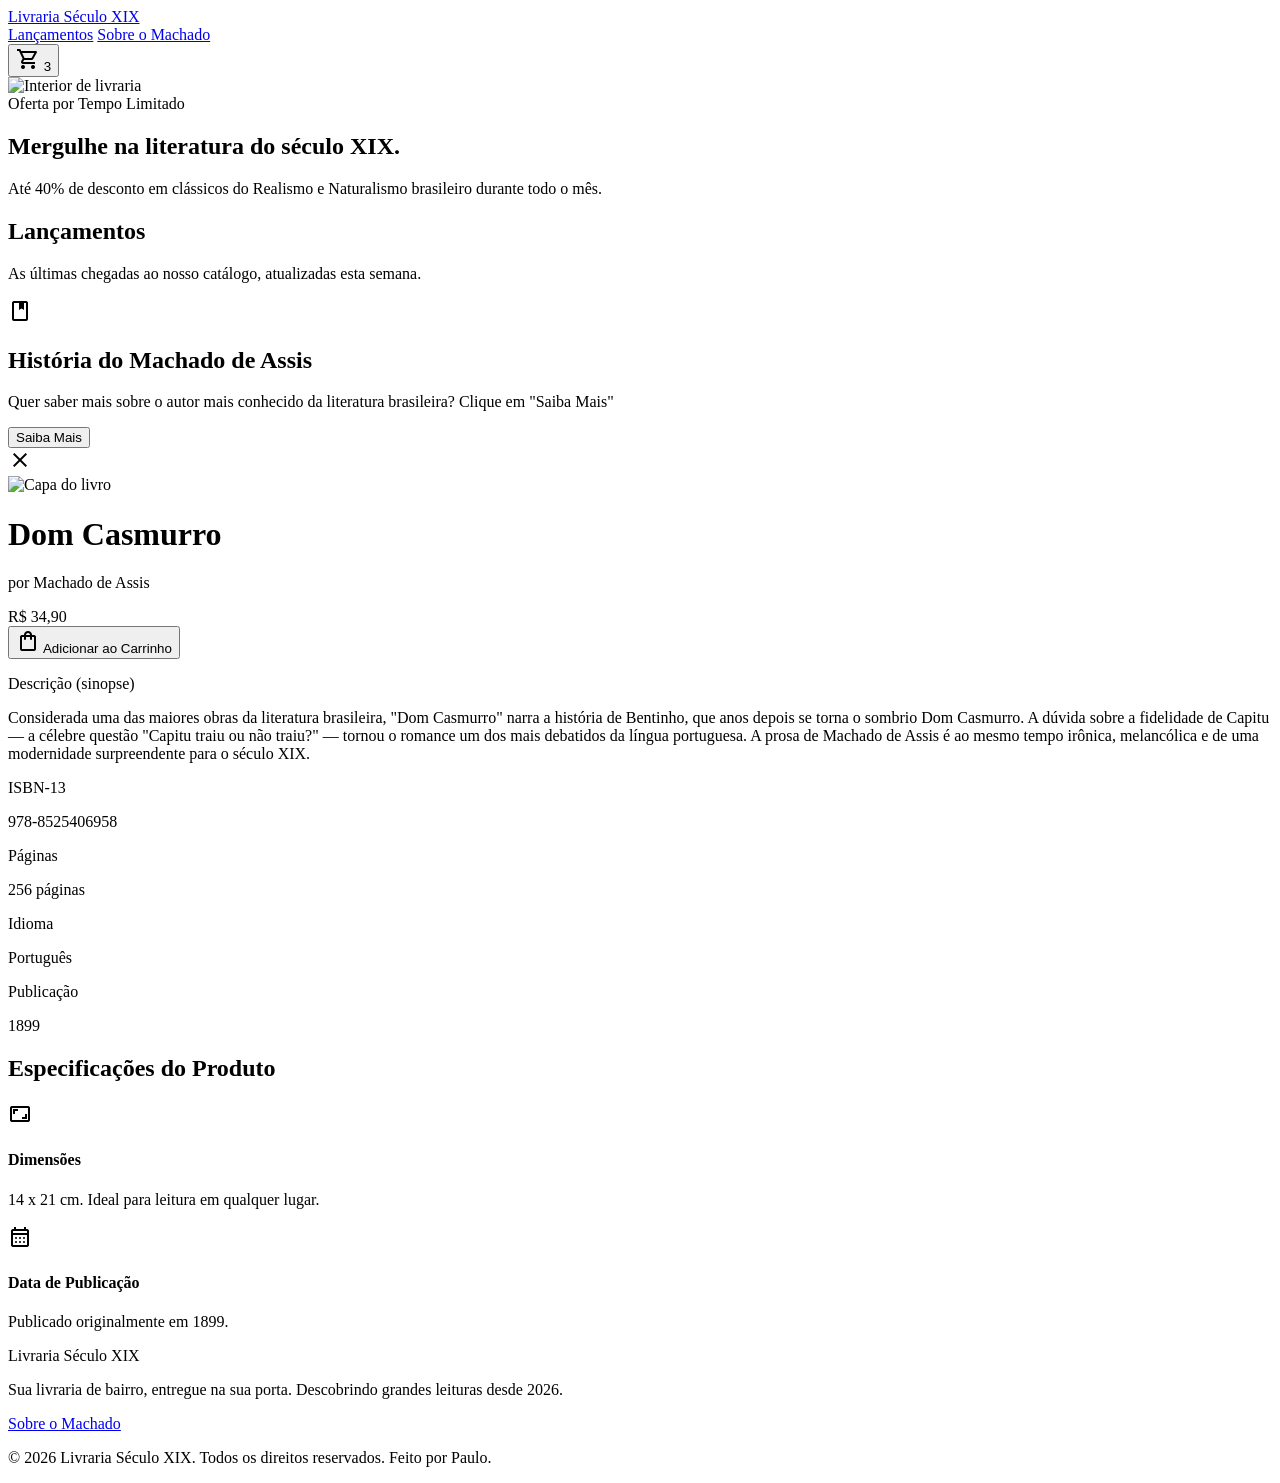
==== index.html @ d9a02fbe "Add files via upload" ====
<!DOCTYPE html>
<html lang="pt-BR">

<head>
  <meta charset="utf-8" />
  <meta name="viewport" content="width=device-width, initial-scale=1.0" />
  <title>Livraria Século XIX | Machado de Assis & Contemporâneos</title>

  <link
    href="https://fonts.googleapis.com/css2?family=Manrope:wght@400;500;600;700;800;900&family=Work+Sans:wght@400;500;600;700&display=swap"
    rel="stylesheet" />
  <link href="https://fonts.googleapis.com/css2?family=Material+Symbols+Outlined:wght,FILL@100..700,0..1"
    rel="stylesheet" />

  <link rel="stylesheet" href="CSS/index.css" />
</head>

<body>

  <!-- ══ NAVBAR ══ -->
  <nav class="nav">
    <div class="nav__inner">
      <div class="nav__esquerda">
        <a href="index.html" class="nav__logo">Livraria Século XIX</a>
        <div class="nav__links">
          <a class="nav__link nav__link--ativo" href="#">Lançamentos</a>
          <a class="nav__link" href="sobre.html">Sobre o Machado</a>
        </div>
      </div>

      <div class="nav__acoes">
        <button class="nav__icone-btn" aria-label="Carrinho" id="cart">
          <span class="material-symbols-outlined">shopping_cart</span>
          <span class="nav__badge">3</span>
        </button>
      </div>
    </div>
  </nav>

  <!-- ══ MAIN ══ -->
  <main>
    <div class="pagina">
      <!-- HERO -->
      <section class="hero">
        <div class="hero__banner">
          <img class="hero__img" src="https://images.unsplash.com/photo-1507842217343-583bb7270b66?w=1400&q=80"
            alt="Interior de livraria" />
          <div class="hero__overlay">
            <span class="hero__etiqueta">Oferta por Tempo Limitado</span>
            <h1 class="hero__titulo">Mergulhe na literatura do século XIX.</h1>
            <p class="hero__subtitulo">Até 40% de desconto em clássicos do Realismo e Naturalismo brasileiro durante
              todo o mês.</p>
          </div>
        </div>
      </section>
      <!-- LANÇAMENTOS (scroll horizontal) -->
      <section class="secao">
        <div class="secao__cabecalho">
          <div>
            <h2 class="secao__titulo">Lançamentos</h2>
            <p class="secao__subtitulo">As últimas chegadas ao nosso catálogo, atualizadas esta semana.</p>
          </div>
        </div>
        <div class="scroll-livros__trilha sem-scrollbar">
          <!-- Card 1 -->
        </div>
      </section>
      <!-- PROMO BENTO -->
      <section class="secao">
        <div class="promo__grid">
          <div class="promo-card promo-card--clube">
            <span class="material-symbols-outlined promo-card__icone-bg">book</span>
            <div class="promo-card__conteudo">
              <h2 class="promo-card__titulo">História do Machado de Assis</h2>
              <p class="promo-card__texto">Quer saber mais sobre o autor mais conhecido da literatura brasileira? Clique
                em "Saiba Mais"</p>
              <button class="btn-promo btn-sobre-autor">Saiba Mais</button>
            </div>
          </div>
        </div>
      </section>
    </div>
    <div class="book-popup">
      <div class="pagina2">
        <!-- CLOSE BUTTON -->
        <span class="material-symbols-outlined book-popup__close">close</span>
        <!-- HERO DO PRODUTO -->
        <div class="produto-hero">
          <!-- GALERIA -->
          <div class="galeria">
            <div class="galeria__principal">
              <img src="https://covers.openlibrary.org/b/isbn/9788525406958-L.jpg" alt="Capa do livro"
                class="bookCover" />
            </div>
          </div>
        </div>
        <!-- DETALHES -->
        <div class="produto-detalhes">
          <h1 class="produto-detalhes__titulo">Dom Casmurro</h1>
          <p class="produto-detalhes__autor">por <span>Machado de Assis</span></p>
          <div class="preco-box">
            <div class="preco-box__valores">
              <span class="preco-box__atual">R$ 34,90</span>
            </div>
            <div class="preco-box__botoes">
              <button class="btn-carrinho">
                <span class="material-symbols-outlined btn-carrinho__icone">shopping_bag</span>
                Adicionar ao Carrinho
              </button>
            </div>
          </div>
          <div class="produto-desc">
            <p class="produto-desc__label">Descrição (sinopse)</p>
            <p class="produto-desc__texto-desc">Considerada uma das maiores obras da literatura brasileira, "Dom
              Casmurro"
              narra a história de Bentinho, que anos depois se torna o sombrio Dom Casmurro. A dúvida sobre a
              fidelidade
              de Capitu — a célebre questão "Capitu traiu ou não traiu?" — tornou o romance um dos mais debatidos da
              língua portuguesa. A prosa de Machado de Assis é ao mesmo tempo irônica, melancólica e de uma
              modernidade
              surpreendente para o século XIX.</p>
          </div>
          <div class="produto-meta">
            <div class="produto-meta__item">
              <p class="produto-meta__label">ISBN-13</p>
              <p class="produto-meta__valor produto-meta__isbn">978-8525406958</p>
            </div>
            <div class="produto-meta__item">
              <p class="produto-meta__label">Páginas</p>
              <p class="produto-meta__valor produto-meta__paginas">256 páginas</p>
            </div>
            <div class="produto-meta__item">
              <p class="produto-meta__label">Idioma</p>
              <p class="produto-meta__valor">Português</p>
            </div>
            <div class="produto-meta__item">
              <p class="produto-meta__label">Publicação</p>
              <p class="produto-meta__valor produto-meta__data">1899</p>
            </div>
          </div>
        </div>
        <!-- ESPECIFICAÇÕES -->
        <section class="especificacoes">
          <h2 class="secao__titulo-borda">Especificações do Produto</h2>
          <div class="specs__grid">
            <div class="spec-card">
              <span class="material-symbols-outlined">aspect_ratio</span>
              <h4 class="spec-card__titulo">Dimensões</h4>
              <p class="spec-card__texto-dim">14 x 21 cm. Ideal para leitura em qualquer lugar.</p>
            </div>
            <div class="spec-card">
              <span class="material-symbols-outlined">calendar_month</span>
              <h4 class="spec-card__titulo">Data de Publicação</h4>
              <p class="spec-card__texto-ano">Publicado originalmente em 1899.</p>
            </div>
          </div>
        </section>
        <!-- RECOMENDADOS -->
      </div>
    </div>
  </main>

  <!-- ══ FOOTER ══ -->
  <footer class="rodape">
    <div class="rodape__inner">
      <div class="rodape__marca">
        <span class="rodape__logo">Livraria Século XIX</span>
        <p class="rodape__descricao">Sua livraria de bairro, entregue na sua porta. Descobrindo grandes leituras desde
          2026.</p>
      </div>

      <div class="rodape__links">
        <a class="rodape__link" href="sobre.html">Sobre o Machado</a>
      </div>
    </div>
    <p class="rodape__copy">© 2026 Livraria Século XIX. Todos os direitos reservados. Feito por Paulo.</p>
  </footer>
  <script src="JavaScript/livros.js"></script>
</body>

</html>
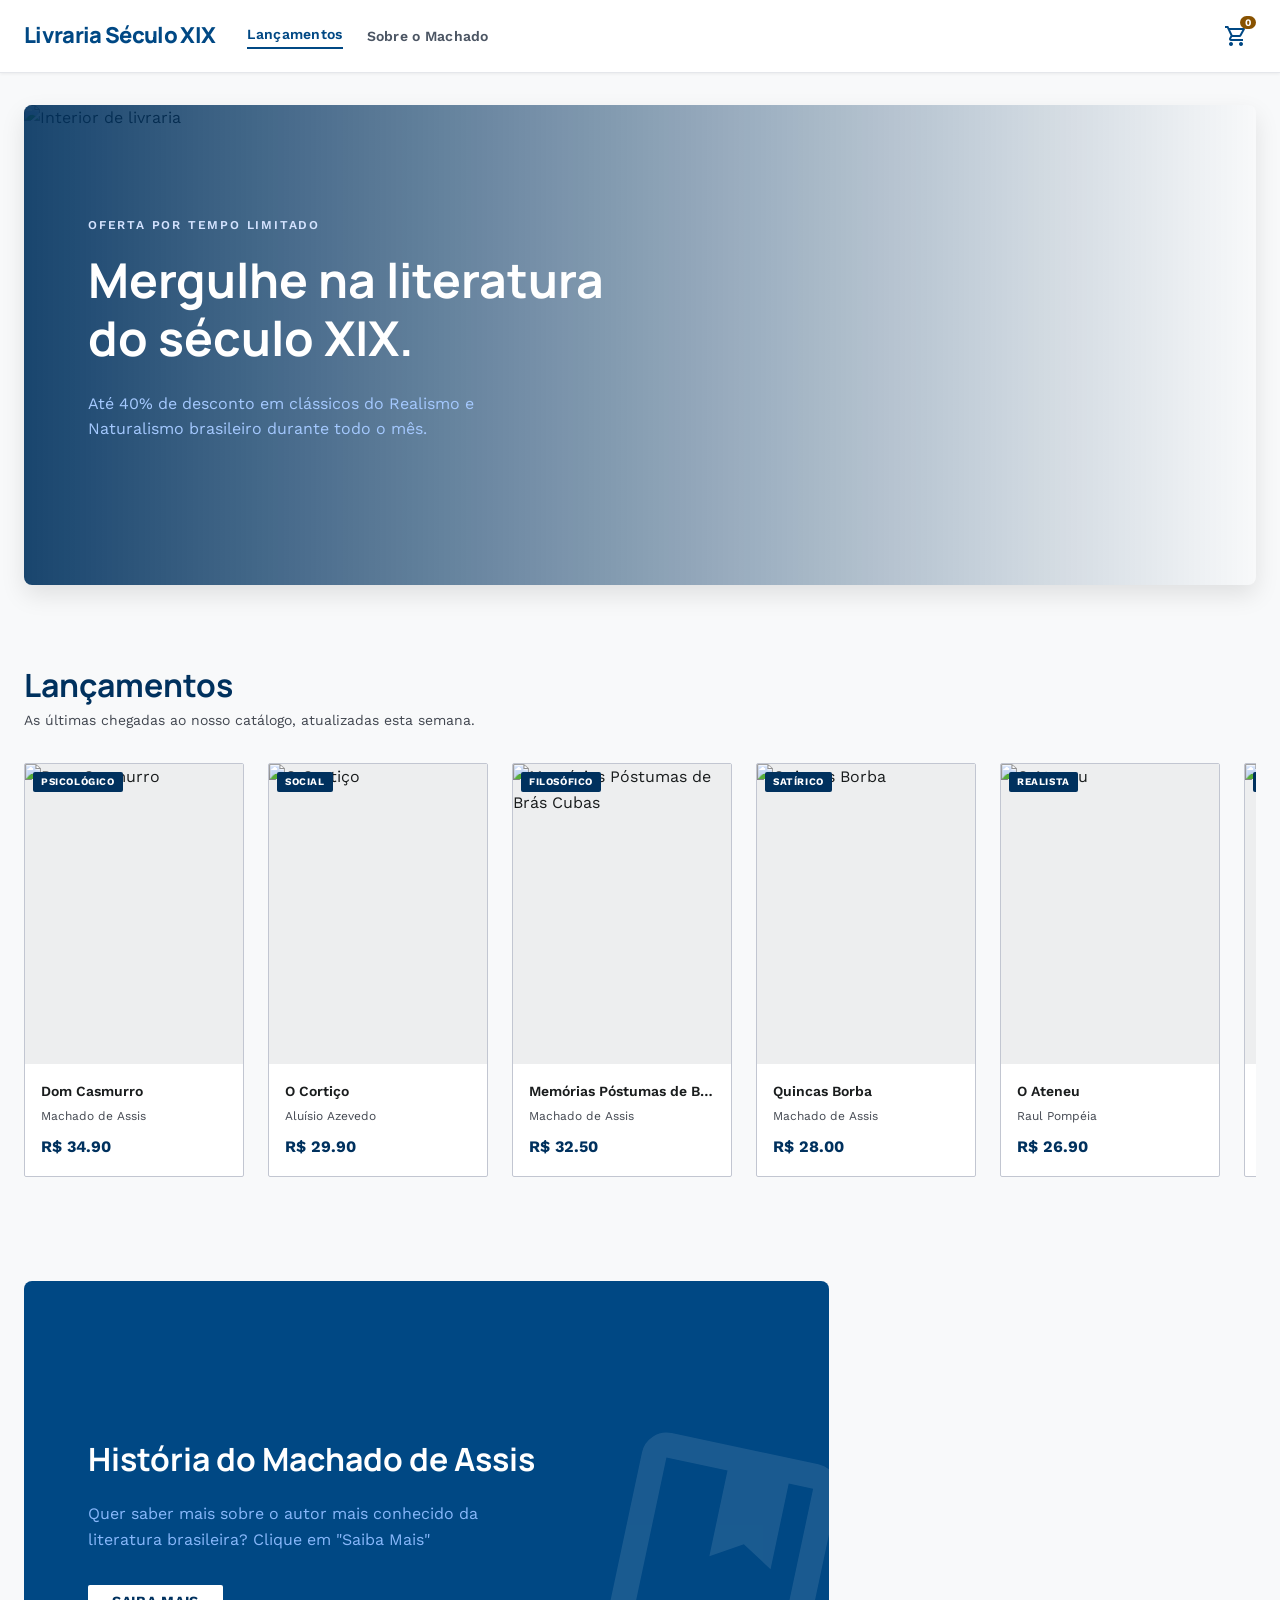
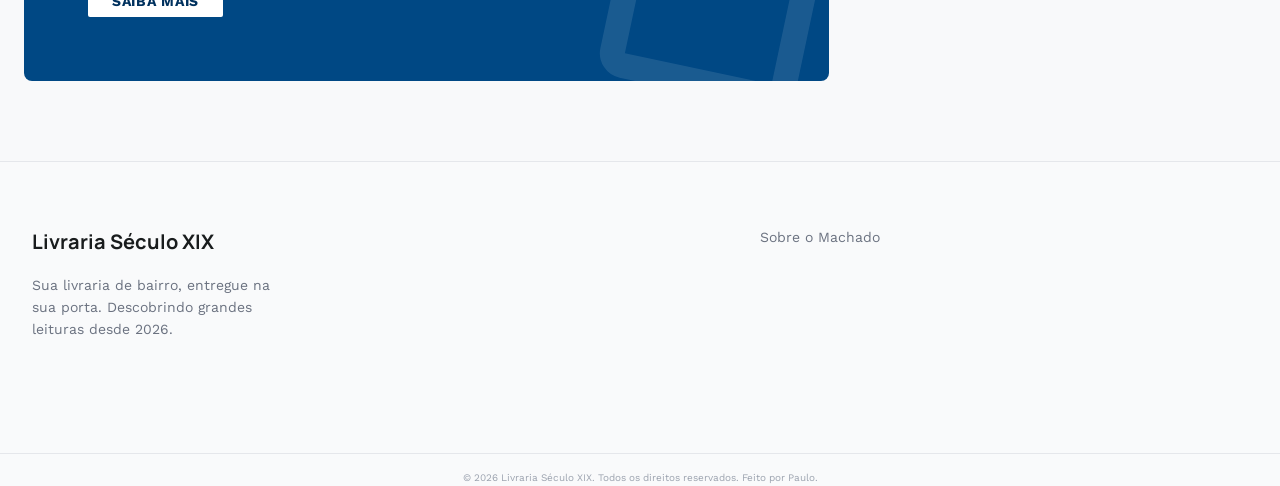
==== commit 87ff63ed: "Update cart badge from 3 to 0" ====
--- a/index.html
+++ b/index.html
@@ -31,7 +31,7 @@
       <div class="nav__acoes">
         <button class="nav__icone-btn" aria-label="Carrinho" id="cart">
           <span class="material-symbols-outlined">shopping_cart</span>
-          <span class="nav__badge">3</span>
+          <span class="nav__badge">0</span>
         </button>
       </div>
     </div>
@@ -178,4 +178,4 @@
   <script src="JavaScript/livros.js"></script>
 </body>
 
-</html>+</html>
--- a/CSS/index.css
+++ b/CSS/index.css
@@ -0,0 +1,1354 @@
+/* =====================================================
+       TOKENS — CSS Custom Properties
+       ===================================================== */
+:root {
+    --surface: #f8f9fa;
+    --surface-dim: #d9dadb;
+    --surface-bright: #f8f9fa;
+    --surface-container-lowest: #ffffff;
+    --surface-container-low: #f3f4f5;
+    --surface-container: #edeeef;
+    --surface-container-high: #e7e8e9;
+    --surface-container-highest: #e1e3e4;
+    --on-surface: #191c1d;
+    --on-surface-variant: #424750;
+    --outline: #727781;
+    --outline-variant: #c2c6d1;
+    --primary: #00315e;
+    --on-primary: #ffffff;
+    --primary-container: #004884;
+    --on-primary-container: #88b8fb;
+    --primary-fixed: #d4e3ff;
+    --primary-fixed-dim: #a4c9ff;
+    --on-primary-fixed: #001c39;
+    --secondary: #885200;
+    --on-secondary: #ffffff;
+    --secondary-container: #fca226;
+    --on-secondary-container: #683e00;
+    --on-secondary-fixed: #2b1700;
+    --error: #ba1a1a;
+    --background: #f8f9fa;
+
+    /* Tipografia */
+    --font-display: 'Manrope', sans-serif;
+    --font-body: 'Work Sans', sans-serif;
+
+    /* Escala */
+    --text-xs: 12px;
+    --text-sm: 14px;
+    --text-base: 16px;
+    --text-lg: 20px;
+    --text-xl: 24px;
+    --text-2xl: 32px;
+    --text-3xl: 48px;
+
+    /* Espaçamentos */
+    --sp-xs: 4px;
+    --sp-sm: 8px;
+    --sp-md: 16px;
+    --sp-lg: 24px;
+    --sp-xl: 32px;
+    --sp-2xl: 48px;
+    --sp-3xl: 64px;
+    --sp-4xl: 80px;
+
+    /* Layout */
+    --max-w: 1280px;
+    --radius-sm: 2px;
+    --radius-md: 4px;
+    --radius-lg: 6px;
+    --radius-xl: 8px;
+    --radius-full: 9999px;
+
+    /* Sombras */
+    --shadow-sm: 0 1px 3px rgba(0, 0, 0, 0.06);
+    --shadow-md: 0 4px 12px rgba(0, 0, 0, 0.08);
+    --shadow-lg: 0 10px 24px rgba(0, 0, 0, 0.10);
+}
+
+/* =====================================================
+       RESET
+       ===================================================== */
+*,
+*::before,
+*::after {
+    margin: 0;
+    padding: 0;
+    box-sizing: border-box;
+}
+
+html {
+    scroll-behavior: smooth;
+}
+
+body {
+    background: var(--background);
+    color: var(--on-surface);
+    font-family: var(--font-body);
+    font-size: var(--text-base);
+    line-height: 1.6;
+}
+
+a {
+    color: inherit;
+    text-decoration: none;
+}
+
+button {
+    cursor: pointer;
+    border: none;
+    background: none;
+    font-family: var(--font-body);
+}
+
+img {
+    display: block;
+    max-width: 100%;
+}
+
+.material-symbols-outlined {
+    font-variation-settings: 'FILL' 0, 'wght' 400, 'GRAD' 0, 'opsz' 24;
+}
+
+/* scrollbar invisible */
+.sem-scrollbar::-webkit-scrollbar {
+    display: none;
+}
+
+.sem-scrollbar {
+    -ms-overflow-style: none;
+    scrollbar-width: none;
+}
+
+/* =====================================================
+       NAVBAR — .nav
+       ===================================================== */
+.nav {
+    background: var(--surface-container-lowest);
+    border-bottom: 1px solid #e5e7eb;
+    box-shadow: var(--shadow-sm);
+    position: sticky;
+    top: 0;
+    z-index: 50;
+}
+
+.nav__inner {
+    max-width: var(--max-w);
+    margin: 0 auto;
+    padding: var(--sp-md) var(--sp-lg);
+    display: flex;
+    align-items: center;
+    justify-content: space-between;
+    gap: var(--sp-md);
+    flex-wrap: wrap;
+}
+
+.nav__esquerda {
+    display: flex;
+    align-items: center;
+    gap: var(--sp-xl);
+}
+
+.nav__logo {
+    font-family: var(--font-display);
+    font-size: 22px;
+    font-weight: 900;
+    color: var(--primary-container);
+    letter-spacing: -0.03em;
+    white-space: nowrap;
+}
+
+.nav__links {
+    display: flex;
+    align-items: center;
+    gap: var(--sp-lg);
+}
+
+.nav__link {
+    font-family: var(--font-body);
+    font-size: var(--text-sm);
+    font-weight: 600;
+    color: #4b5563;
+    letter-spacing: 0.02em;
+    transition: color .2s;
+}
+
+.nav__link:hover {
+    color: var(--primary-container);
+}
+
+.nav__link--ativo {
+    color: var(--primary-container);
+    border-bottom: 2px solid var(--primary-container);
+    padding-bottom: 2px;
+}
+
+.nav__busca {
+    flex: 1;
+    max-width: 480px;
+    position: relative;
+    display: flex;
+    align-items: center;
+}
+
+.nav__busca-icone {
+    position: absolute;
+    left: var(--sp-md);
+    color: var(--outline);
+    pointer-events: none;
+}
+
+.nav__busca-input {
+    width: 100%;
+    padding: var(--sp-sm) var(--sp-md) var(--sp-sm) 40px;
+    background: var(--surface-container);
+    border: 1px solid var(--outline-variant);
+    border-radius: var(--radius-lg);
+    font-family: var(--font-body);
+    font-size: var(--text-sm);
+    color: var(--on-surface);
+    outline: none;
+    transition: border-color .2s;
+}
+
+.nav__busca-input:focus {
+    border-color: var(--primary);
+}
+
+.nav__busca-input::placeholder {
+    color: var(--outline);
+}
+
+.nav__acoes {
+    display: flex;
+    align-items: center;
+    gap: var(--sp-xs);
+}
+
+.nav__icone-btn {
+    padding: var(--sp-sm);
+    border-radius: var(--radius-full);
+    color: var(--primary-container);
+    transition: background .2s;
+    position: relative;
+    display: flex;
+}
+
+.nav__icone-btn:hover {
+    background: #f9fafb;
+}
+
+.nav__badge {
+    position: absolute;
+    top: 0;
+    right: 0;
+    background: var(--secondary);
+    color: white;
+    font-size: 10px;
+    font-weight: 700;
+    padding: 1px 5px;
+    border-radius: var(--radius-full);
+    min-width: 16px;
+    text-align: center;
+}
+
+/* =====================================================
+       MAIN WRAPPER
+       ===================================================== */
+.pagina {
+    max-width: var(--max-w);
+    margin: 0 auto;
+    padding: 0 var(--sp-lg);
+}
+
+/* =====================================================
+       HERO — .hero
+       ===================================================== */
+.hero {
+    margin: var(--sp-xl) 0 var(--sp-4xl);
+}
+
+.hero__banner {
+    position: relative;
+    height: 480px;
+    border-radius: var(--radius-xl);
+    overflow: hidden;
+    box-shadow: var(--shadow-lg);
+}
+
+.hero__img {
+    position: absolute;
+    inset: 0;
+    width: 100%;
+    height: 100%;
+    object-fit: cover;
+}
+
+.hero__overlay {
+    position: absolute;
+    inset: 0;
+    background: linear-gradient(to right, rgba(0, 49, 94, 0.9), transparent);
+    display: flex;
+    flex-direction: column;
+    justify-content: center;
+    padding: var(--sp-3xl);
+    color: white;
+}
+
+.hero__etiqueta {
+    font-family: var(--font-body);
+    font-size: var(--text-xs);
+    font-weight: 600;
+    letter-spacing: 0.15em;
+    text-transform: uppercase;
+    color: var(--primary-fixed);
+    margin-bottom: var(--sp-md);
+}
+
+.hero__titulo {
+    font-family: var(--font-display);
+    font-size: clamp(28px, 4vw, var(--text-3xl));
+    font-weight: 700;
+    line-height: 1.2;
+    max-width: 520px;
+    margin-bottom: var(--sp-lg);
+}
+
+.hero__subtitulo {
+    font-size: var(--text-base);
+    line-height: 1.6;
+    max-width: 440px;
+    color: var(--primary-fixed-dim);
+    margin-bottom: var(--sp-xl);
+}
+
+.hero__botoes {
+    display: flex;
+    gap: var(--sp-md);
+    flex-wrap: wrap;
+}
+
+.btn-hero-primario {
+    background: var(--secondary-container);
+    color: var(--on-secondary-fixed);
+    font-family: var(--font-body);
+    font-size: var(--text-lg);
+    font-weight: 600;
+    padding: var(--sp-md) var(--sp-xl);
+    border-radius: var(--radius-sm);
+    letter-spacing: 0.05em;
+    text-transform: uppercase;
+    transition: all .2s;
+}
+
+.btn-hero-primario:hover {
+    background: var(--secondary);
+    color: white;
+}
+
+.btn-hero-secundario {
+    border: 2px solid white;
+    color: white;
+    font-family: var(--font-body);
+    font-size: var(--text-lg);
+    font-weight: 600;
+    padding: var(--sp-md) var(--sp-xl);
+    border-radius: var(--radius-sm);
+    letter-spacing: 0.05em;
+    text-transform: uppercase;
+    transition: background .2s;
+}
+
+.btn-hero-secundario:hover {
+    background: rgba(255, 255, 255, 0.1);
+}
+
+/* =====================================================
+       SECÇÃO GENÉRICA — .secao
+       ===================================================== */
+.secao {
+    margin-bottom: var(--sp-4xl);
+}
+
+.secao__cabecalho {
+    display: flex;
+    align-items: flex-end;
+    justify-content: space-between;
+    margin-bottom: var(--sp-xl);
+    gap: var(--sp-md);
+}
+
+.secao__titulo {
+    font-family: var(--font-display);
+    font-size: var(--text-2xl);
+    font-weight: 700;
+    color: var(--primary);
+    line-height: 1.25;
+}
+
+.secao__subtitulo {
+    font-size: var(--text-sm);
+    color: var(--on-surface-variant);
+    margin-top: var(--sp-xs);
+}
+
+.secao__ver-todos {
+    font-family: var(--font-body);
+    font-size: var(--text-sm);
+    font-weight: 600;
+    color: var(--primary);
+    letter-spacing: 0.02em;
+    display: flex;
+    align-items: center;
+    gap: var(--sp-xs);
+    white-space: nowrap;
+    transition: opacity .2s;
+}
+
+.secao__ver-todos:hover {
+    opacity: 0.75;
+    text-decoration: underline;
+}
+
+.secao__ver-todos .material-symbols-outlined {
+    font-size: 16px;
+}
+
+/* =====================================================
+       GRID DE GÊNEROS — .generos
+       ===================================================== */
+.generos__grid {
+    display: grid;
+    grid-template-columns: repeat(5, 1fr);
+    gap: var(--sp-md);
+}
+
+.genero-card {
+    display: flex;
+    flex-direction: column;
+    align-items: center;
+    justify-content: center;
+    padding: var(--sp-lg);
+    background: var(--surface-container-lowest);
+    border: 1px solid var(--outline-variant);
+    border-radius: var(--radius-lg);
+    cursor: pointer;
+    transition: all .2s;
+    gap: var(--sp-sm);
+}
+
+.genero-card:hover {
+    border-color: var(--primary);
+    box-shadow: var(--shadow-md);
+}
+
+.genero-card:hover .genero-card__icone {
+    transform: scale(1.1);
+}
+
+.genero-card__icone {
+    font-size: 36px;
+    color: var(--primary);
+    transition: transform .2s;
+}
+
+.genero-card__nome {
+    font-family: var(--font-body);
+    font-size: var(--text-sm);
+    font-weight: 600;
+    color: var(--on-surface);
+    text-align: center;
+}
+
+/* =====================================================
+       SCROLL HORIZONTAL — .scroll-livros
+       ===================================================== */
+.scroll-livros__controles {
+    display: flex;
+    gap: var(--sp-sm);
+}
+
+.btn-scroll {
+    width: 40px;
+    height: 40px;
+    border-radius: var(--radius-full);
+    border: 1px solid var(--outline-variant);
+    display: flex;
+    align-items: center;
+    justify-content: center;
+    color: var(--on-surface);
+    transition: background .2s;
+}
+
+.btn-scroll:hover {
+    background: var(--primary-fixed);
+}
+
+.scroll-livros__trilha {
+    display: flex;
+    gap: var(--sp-lg);
+    overflow-x: auto;
+    padding-bottom: var(--sp-lg);
+}
+
+/* =====================================================
+       CARD DE LIVRO — .livro-card
+       ===================================================== */
+.livro-card {
+    flex: none;
+    width: 220px;
+    background: var(--surface-container-lowest);
+    border: 1px solid var(--outline-variant);
+    border-radius: var(--radius-sm);
+    overflow: hidden;
+    transition: box-shadow .2s;
+}
+
+.livro-card:hover {
+    box-shadow: var(--shadow-lg);
+}
+
+.livro-card__capa {
+    position: relative;
+    height: 300px;
+    background: var(--surface-container);
+    overflow: hidden;
+}
+
+.livro-card__capa img {
+    width: 100%;
+    height: 100%;
+    object-fit: cover;
+    transition: transform .5s;
+}
+
+.livro-card:hover .livro-card__capa img {
+    transform: scale(1.05);
+}
+
+.livro-card__tag {
+    position: absolute;
+    top: var(--sp-sm);
+    left: var(--sp-sm);
+    background: var(--primary);
+    color: white;
+    font-family: var(--font-body);
+    font-size: 10px;
+    font-weight: 700;
+    padding: 2px var(--sp-sm);
+    border-radius: var(--radius-sm);
+    text-transform: uppercase;
+    letter-spacing: 0.06em;
+}
+
+.livro-card__info {
+    padding: var(--sp-md);
+}
+
+.livro-card__titulo {
+    font-family: var(--font-body);
+    font-size: var(--text-sm);
+    font-weight: 600;
+    color: var(--on-surface);
+    margin-bottom: var(--sp-xs);
+    white-space: nowrap;
+    overflow: hidden;
+    text-overflow: ellipsis;
+}
+
+.livro-card__autor {
+    font-size: var(--text-xs);
+    color: var(--on-surface-variant);
+    margin-bottom: var(--sp-sm);
+}
+
+.livro-card__rodape {
+    display: flex;
+    align-items: center;
+    justify-content: space-between;
+}
+
+.livro-card__preco {
+    font-weight: 700;
+    color: var(--primary);
+}
+
+.btn-adicionar {
+    width: 32px;
+    height: 32px;
+    border-radius: var(--radius-full);
+    border: 1px solid var(--primary);
+    color: var(--primary);
+    display: flex;
+    align-items: center;
+    justify-content: center;
+    transition: all .2s;
+}
+
+.btn-adicionar:hover {
+    background: var(--primary);
+    color: white;
+}
+
+.btn-adicionar .material-symbols-outlined {
+    font-size: 18px;
+}
+
+/* =====================================================
+       MAIS VENDIDOS — .mais-vendidos
+       ===================================================== */
+.mais-vendidos__grid {
+    display: grid;
+    grid-template-columns: repeat(4, 1fr);
+    gap: var(--sp-xl);
+}
+
+.mais-vendido {
+    display: flex;
+    gap: var(--sp-md);
+    cursor: pointer;
+}
+
+.mais-vendido__capa {
+    flex: none;
+    width: 120px;
+    height: 180px;
+    background: var(--surface-container);
+    border-radius: var(--radius-sm);
+    box-shadow: var(--shadow-md);
+    overflow: hidden;
+}
+
+.mais-vendido__capa img {
+    width: 100%;
+    height: 100%;
+    object-fit: cover;
+    transition: transform .5s;
+}
+
+.mais-vendido:hover .mais-vendido__capa img {
+    transform: scale(1.1);
+}
+
+.mais-vendido__info {
+    display: flex;
+    flex-direction: column;
+    justify-content: center;
+}
+
+.mais-vendido__numero {
+    font-family: var(--font-display);
+    font-size: var(--text-xl);
+    font-weight: 900;
+    color: var(--secondary);
+    margin-bottom: var(--sp-xs);
+}
+
+.mais-vendido__titulo {
+    font-family: var(--font-body);
+    font-size: var(--text-lg);
+    font-weight: 600;
+    line-height: 1.3;
+    color: var(--on-surface);
+    margin-bottom: var(--sp-xs);
+}
+
+.mais-vendido__autor {
+    font-size: var(--text-xs);
+    color: var(--on-surface-variant);
+    margin-bottom: var(--sp-sm);
+}
+
+.mais-vendido__preco {
+    font-weight: 700;
+    color: var(--primary);
+}
+
+/* =====================================================
+       BENTO PROMO — .promo
+       ===================================================== */
+.promo__grid {
+    display: grid;
+    grid-template-columns: 2fr 1fr;
+    gap: var(--sp-lg);
+    height: 400px;
+}
+
+.promo-card {
+    position: relative;
+    border-radius: var(--radius-xl);
+    overflow: hidden;
+    padding: var(--sp-3xl);
+    display: flex;
+    flex-direction: column;
+    justify-content: flex-end;
+}
+
+.promo-card--clube {
+    background: var(--primary-container);
+    color: white;
+}
+
+.promo-card--presente {
+    background: var(--secondary);
+    color: white;
+}
+
+.promo-card__img {
+    position: absolute;
+    inset: 0;
+    width: 100%;
+    height: 100%;
+    object-fit: cover;
+    mix-blend-mode: multiply;
+    opacity: 0.5;
+}
+
+.promo-card__conteudo {
+    position: relative;
+    z-index: 1;
+}
+
+.promo-card__icone-bg {
+    position: absolute;
+    bottom: -40px;
+    right: -40px;
+    font-size: 300px;
+    opacity: 0.1;
+    transform: rotate(12deg);
+}
+
+.promo-card__titulo {
+    font-family: var(--font-display);
+    font-size: var(--text-2xl);
+    font-weight: 700;
+    margin-bottom: var(--sp-md);
+}
+
+.promo-card__texto {
+    font-size: var(--text-base);
+    line-height: 1.6;
+    color: var(--on-primary-container);
+    margin-bottom: var(--sp-xl);
+    max-width: 400px;
+}
+
+.promo-card--presente .promo-card__texto {
+    font-size: var(--text-sm);
+    color: rgba(255, 255, 255, 0.85);
+}
+
+.btn-promo {
+    padding: var(--sp-sm) var(--sp-lg);
+    font-family: var(--font-body);
+    font-size: var(--text-sm);
+    font-weight: 700;
+    letter-spacing: 0.05em;
+    text-transform: uppercase;
+    border-radius: var(--radius-sm);
+    width: fit-content;
+    transition: all .2s;
+}
+
+.btn-sobre-autor {
+    background: white;
+    color: var(--primary);
+}
+
+.btn-sobre-autor:hover {
+    opacity: 0.9;
+}
+
+
+/* =====================================================
+       LIVRO MODAL — .book-popup
+       ===================================================== */
+
+
+.book-popup {
+    position: fixed;
+    background: rgba(0, 0, 0, 0.5);
+    z-index: -10;
+    display: flex;
+    justify-content: center;
+    align-items: center;
+    opacity: 0;
+    padding: 100px;
+    top: 0;
+    left: 0;
+}
+
+.pagina2 {
+    position: relative;
+    background: white;
+    max-width: var(--max-w);
+    margin: 0 auto;
+    padding: var(--sp-xl) var(--sp-lg);
+    overflow-y: scroll;
+    height: 85vh;
+    border-radius: var(--radius-xl);
+    box-shadow: var(--shadow-2xl);
+}
+
+/* BOTÃO FECHAR */
+.book-popup__close {
+    font-size: 2rem;
+    cursor: pointer;
+    transition: all .2s ease-in-out;
+}
+
+.book-popup__close:hover {
+    color: var(--primary);
+}
+
+/* HERO DO PRODUTO */
+.produto-hero {
+    display: flex;
+    gap: var(--sp-lg);
+    margin-bottom: var(--sp-lg);
+    align-items: center;
+    justify-content: center;
+}
+
+/* GALERIA */
+.galeria {}
+
+.galeria__principal {
+    display: flex;
+    align-items: center;
+    justify-content: center;
+    border: 1.5px solid #004884;
+    border-radius: 20px;
+}
+
+.galeria__principal img {
+    max-height: 420px;
+    box-shadow: var(--shadow-xl);
+    border-radius: 20px;
+}
+
+.galeria__thumbs {
+    display: grid;
+    grid-template-columns: repeat(4, 1fr);
+    gap: var(--sp-md);
+}
+
+.galeria__thumb {
+    border: 1px solid var(--outline-variant);
+    padding: var(--sp-sm);
+    cursor: pointer;
+    transition: border-color .2s;
+    overflow: hidden;
+}
+
+.galeria__thumb:hover {
+    border-color: var(--primary);
+}
+
+.galeria__thumb--ativo {
+    border: 2px solid var(--primary-container);
+}
+
+.galeria__thumb img {
+    width: 100%;
+}
+
+.galeria__thumb--video {
+    display: flex;
+    align-items: center;
+    justify-content: center;
+    background: var(--surface);
+}
+
+.galeria__thumb--video .material-symbols-outlined {
+    color: var(--outline);
+}
+
+/* DETALHES */
+.produto-detalhes {
+    display: flex;
+    flex-direction: column;
+}
+
+.produto-detalhes__tag {
+    display: inline-block;
+    background: rgba(252, 162, 38, 0.1);
+    color: var(--secondary);
+    font-family: var(--font-body);
+    font-size: var(--text-xs);
+    font-weight: 600;
+    letter-spacing: 0.08em;
+    text-transform: uppercase;
+    padding: var(--sp-xs) var(--sp-sm);
+    border-radius: var(--radius-full);
+    margin-bottom: var(--sp-md);
+}
+
+.produto-detalhes__titulo {
+    font-family: var(--font-display);
+    font-size: var(--text-2xl);
+    font-weight: 700;
+    color: var(--on-surface);
+    line-height: 1.25;
+    margin-bottom: var(--sp-sm);
+}
+
+.produto-detalhes__autor {
+    font-family: var(--font-body);
+    font-size: var(--text-lg);
+    font-weight: 600;
+    color: var(--primary);
+    margin-bottom: var(--sp-lg);
+}
+
+.produto-detalhes__autor span {
+    cursor: pointer;
+}
+
+.produto-detalhes__autor span:hover {
+    text-decoration: underline;
+}
+
+/* PREÇO */
+.preco-box {
+    background: var(--surface-container-low);
+    border: 1px solid var(--outline-variant);
+    padding: var(--sp-lg);
+    margin-bottom: var(--sp-xl);
+}
+
+.preco-box__valores {
+    display: flex;
+    align-items: baseline;
+    gap: var(--sp-md);
+    margin-bottom: var(--sp-md);
+}
+
+.preco-box__atual {
+    font-size: 30px;
+    font-weight: 700;
+    color: var(--on-surface);
+}
+
+
+.preco-box__botoes {
+    display: flex;
+    gap: var(--sp-md);
+}
+
+.btn-carrinho {
+    flex: 1;
+    background: var(--primary);
+    color: white;
+    font-family: var(--font-body);
+    font-size: var(--text-sm);
+    font-weight: 600;
+    padding: var(--sp-md) var(--sp-lg);
+    border-radius: var(--radius-lg);
+    letter-spacing: 0.08em;
+    text-transform: uppercase;
+    display: flex;
+    align-items: center;
+    justify-content: center;
+    gap: var(--sp-sm);
+    transition: background .2s;
+}
+
+.btn-carrinho:hover {
+    background: var(--primary-container);
+}
+
+
+/* DESCRIÇÃO */
+.produto-desc {
+    margin-bottom: var(--sp-xl);
+}
+
+.produto-desc__label {
+    font-family: var(--font-body);
+    font-size: var(--text-xs);
+    font-weight: 600;
+    letter-spacing: 0.15em;
+    text-transform: uppercase;
+    color: var(--outline);
+    margin-bottom: var(--sp-sm);
+}
+
+.produto-desc__texto {
+    font-size: var(--text-base);
+    color: var(--on-surface-variant);
+    line-height: 1.7;
+}
+
+/* METADADOS */
+.produto-meta {
+    display: grid;
+    grid-template-columns: repeat(4, 1fr);
+    gap: var(--sp-xl);
+    padding-top: var(--sp-xl);
+    border-top: 1px solid var(--outline-variant);
+}
+
+.produto-meta__item {}
+
+.produto-meta__label {
+    font-size: var(--text-xs);
+    font-weight: 500;
+    color: var(--outline);
+    letter-spacing: 0.08em;
+    text-transform: uppercase;
+    margin-bottom: var(--sp-xs);
+}
+
+.produto-meta__valor {
+    font-size: var(--text-sm);
+    font-weight: 600;
+    color: var(--on-surface);
+}
+
+/* ESPECIFICAÇÕES */
+.especificacoes {
+    margin-bottom: var(--sp-2xl);
+}
+
+.secao__titulo-borda {
+    font-family: var(--font-display);
+    font-size: var(--text-xl);
+    font-weight: 600;
+    color: var(--on-surface);
+    border-left: 4px solid var(--primary);
+    padding-left: var(--sp-md);
+    margin-bottom: var(--sp-xl);
+}
+
+.specs__grid {
+    display: grid;
+    grid-template-columns: repeat(2, 1fr);
+    gap: var(--sp-lg);
+}
+
+.spec-card {
+    background: var(--surface-container-lowest);
+    border: 1px solid var(--outline-variant);
+    padding: var(--sp-lg);
+    box-shadow: var(--shadow-sm);
+    text-align: center;
+}
+
+.spec-card .material-symbols-outlined {
+    color: var(--primary);
+    margin-bottom: var(--sp-md);
+    font-size: 24px;
+    display: block;
+}
+
+.spec-card__titulo {
+    font-family: var(--font-body);
+    font-size: var(--text-lg);
+    font-weight: 600;
+    margin-bottom: var(--sp-sm);
+}
+
+.spec-card__texto {
+    font-size: var(--text-sm);
+    color: var(--on-surface-variant);
+    line-height: 1.5;
+}
+
+/* RECOMENDADOS */
+.recomendados {
+    margin-bottom: var(--sp-2xl);
+}
+
+.recomendados__cabecalho {
+    display: flex;
+    align-items: center;
+    justify-content: space-between;
+    margin-bottom: var(--sp-xl);
+}
+
+.recomendados__ver-todos {
+    font-size: var(--text-xs);
+    font-weight: 600;
+    letter-spacing: 0.1em;
+    text-transform: uppercase;
+    color: var(--primary);
+    display: flex;
+    align-items: center;
+    gap: var(--sp-xs);
+}
+
+.recomendados__ver-todos:hover {
+    text-decoration: underline;
+}
+
+.recomendados__grid {
+    display: grid;
+    grid-template-columns: repeat(5, 1fr);
+    gap: var(--sp-lg);
+}
+
+.rec-card {
+    cursor: pointer;
+}
+
+.rec-card__capa {
+    background: var(--surface-container-lowest);
+    border: 1px solid var(--outline-variant);
+    padding: var(--sp-md);
+    margin-bottom: var(--sp-sm);
+    transition: box-shadow .3s;
+}
+
+.rec-card:hover .rec-card__capa {
+    box-shadow: var(--shadow-lg);
+}
+
+.rec-card__capa img {
+    width: 100%;
+}
+
+.rec-card__titulo {
+    font-size: var(--text-sm);
+    font-weight: 600;
+    color: var(--on-surface);
+    white-space: nowrap;
+    overflow: hidden;
+    text-overflow: ellipsis;
+}
+
+.rec-card__autor {
+    font-size: var(--text-xs);
+    color: var(--outline);
+    margin-bottom: var(--sp-xs);
+}
+
+.rec-card__preco {
+    font-weight: 700;
+    color: var(--primary);
+}
+
+/* =====================================================
+       FOOTER — .rodape
+       ===================================================== */
+.rodape {
+    background: #f9fafb;
+    border-top: 1px solid #e5e7eb;
+    margin-top: auto;
+}
+
+.rodape__inner {
+    max-width: var(--max-w);
+    margin: 0 auto;
+    padding: var(--sp-3xl) var(--sp-xl);
+    display: flex;
+    flex-direction: row;
+    justify-content: space-between;
+    align-items: flex-start;
+    gap: var(--sp-xl);
+    flex-wrap: wrap;
+}
+
+.rodape__marca {
+    max-width: 260px;
+}
+
+.rodape__logo {
+    font-family: var(--font-display);
+    font-size: var(--text-lg);
+    font-weight: 700;
+    color: var(--on-surface);
+    display: block;
+    margin-bottom: var(--sp-md);
+}
+
+.rodape__descricao {
+    font-size: var(--text-sm);
+    color: #6b7280;
+    line-height: 1.6;
+    margin-bottom: var(--sp-md);
+}
+
+.rodape__social {
+    display: flex;
+    gap: var(--sp-md);
+}
+
+.rodape__icone {
+    color: #9ca3af;
+    transition: color .2s;
+}
+
+.rodape__icone:hover {
+    color: var(--primary-container);
+}
+
+.rodape__links {
+    display: grid;
+    grid-template-columns: repeat(3, 1fr);
+    gap: var(--sp-sm) var(--sp-3xl);
+}
+
+.rodape__link {
+    font-size: var(--text-sm);
+    color: #6b7280;
+    transition: color .2s;
+    text-underline-offset: 3px;
+}
+
+.rodape__link:hover {
+    color: var(--primary-container);
+}
+
+.rodape__newsletter {
+    display: flex;
+    flex-direction: column;
+    gap: var(--sp-md);
+}
+
+.rodape__newsletter-titulo {
+    font-family: var(--font-display);
+    font-size: var(--text-sm);
+    font-weight: 600;
+    color: var(--primary-container);
+}
+
+.rodape__newsletter-form {
+    display: flex;
+    gap: var(--sp-sm);
+}
+
+.rodape__newsletter-input {
+    background: white;
+    border: 1px solid var(--outline-variant);
+    padding: var(--sp-sm) var(--sp-md);
+    border-radius: var(--radius-sm);
+    font-family: var(--font-body);
+    font-size: var(--text-sm);
+    outline: none;
+    transition: border-color .2s;
+}
+
+.rodape__newsletter-input:focus {
+    border-color: var(--primary);
+}
+
+.btn-newsletter {
+    background: var(--primary);
+    color: white;
+    font-family: var(--font-body);
+    font-size: var(--text-xs);
+    font-weight: 700;
+    letter-spacing: 0.08em;
+    text-transform: uppercase;
+    padding: var(--sp-sm) var(--sp-md);
+    border-radius: var(--radius-sm);
+    transition: opacity .2s;
+}
+
+.btn-newsletter:hover {
+    opacity: 0.85;
+}
+
+.rodape__copy {
+    font-size: 10px;
+    color: #9ca3af;
+    width: 100%;
+    text-align: center;
+    margin-top: var(--sp-xl);
+    padding-top: var(--sp-md);
+    border-top: 1px solid #e5e7eb;
+}
+
+@keyframes fadeIn {
+    from {
+        z-index: -10;
+        opacity: 0;
+    }
+
+    to {
+        z-index: 10;
+        opacity: 1;
+    }
+}
+
+@keyframes fadeOut {
+    from {
+        z-index: 10;
+        opacity: 1;
+    }
+
+    to {
+        z-index: -10;
+        opacity: 0;
+    }
+}
+
+/* =====================================================
+       RESPONSIVO
+       ===================================================== */
+@media (max-width: 1024px) {
+    .generos__grid {
+        grid-template-columns: repeat(3, 1fr);
+    }
+
+    .mais-vendidos__grid {
+        grid-template-columns: repeat(2, 1fr);
+    }
+
+    .produto-hero {
+        grid-template-columns: 1fr;
+    }
+
+    .produto-meta {
+        grid-template-columns: repeat(2, 1fr);
+    }
+
+    .specs__grid {
+        grid-template-columns: 1fr;
+    }
+
+    .recomendados__grid {
+        grid-template-columns: repeat(2, 1fr);
+    }
+
+    .nav__links {
+        display: none;
+    }
+}
+
+@media (max-width: 768px) {
+    .nav__links {
+        display: none;
+    }
+
+    .nav__esquerda {
+        width: 100%;
+        justify-content: space-between;
+    }
+
+    .generos__grid {
+        grid-template-columns: repeat(2, 1fr);
+    }
+
+    .mais-vendidos__grid {
+        grid-template-columns: 1fr;
+    }
+
+    .promo__grid {
+        grid-template-columns: 1fr;
+        height: auto;
+    }
+
+    .promo-card {
+        height: 300px;
+    }
+
+    .rodape__inner {
+        flex-direction: column;
+    }
+
+    .rodape__links {
+        grid-template-columns: repeat(2, 1fr);
+    }
+}
